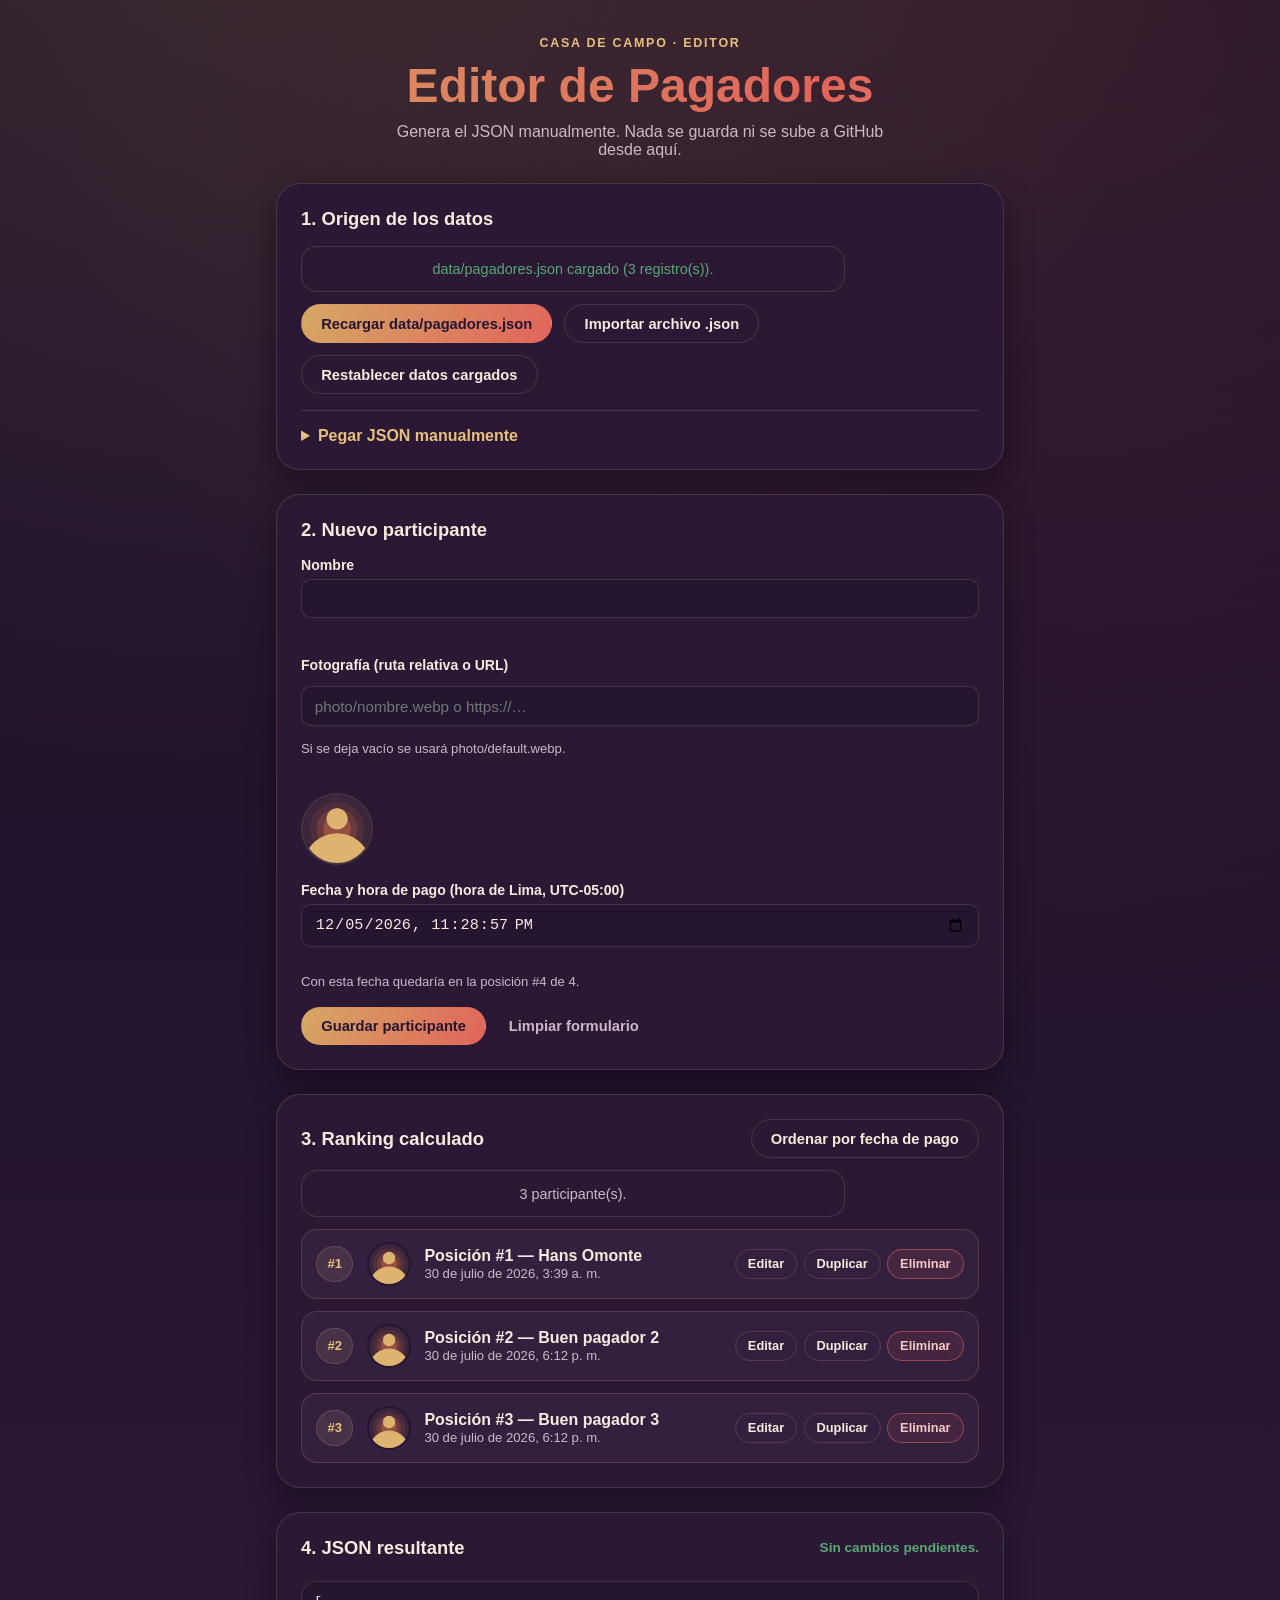
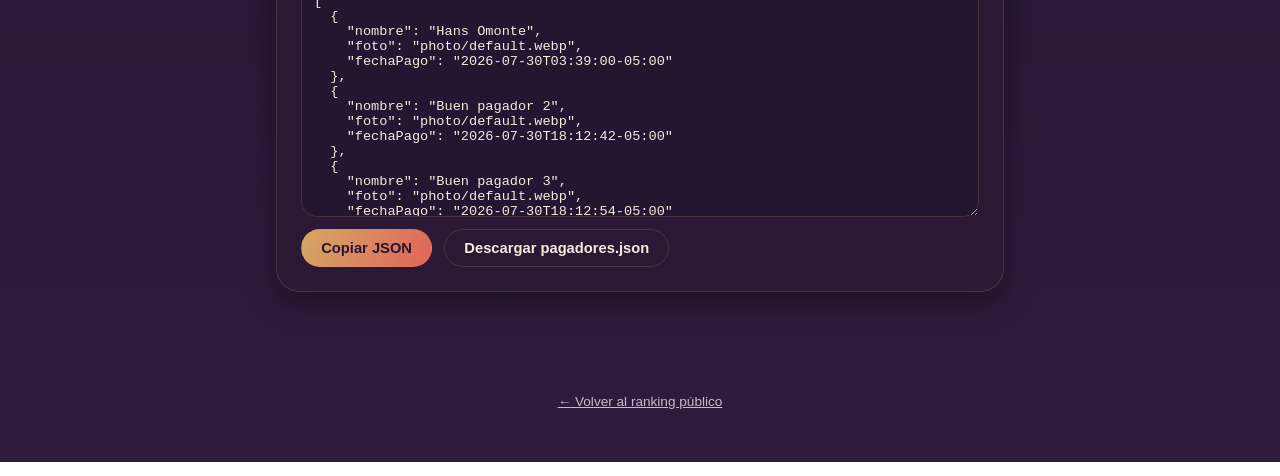
==== editor.html @ 5afed497 "Buen pagador v1" ====
<!doctype html>
<html lang="es">
<head>
  <meta charset="UTF-8" />
  <meta name="viewport" content="width=device-width, initial-scale=1.0" />
  <title>Editor de Pagadores — Casa de Campo Fin de Año</title>
  <meta name="description" content="Editor visual para preparar el JSON de pagadores. No guarda cambios en GitHub." />
  <link rel="icon" href="data:," />
  <link rel="stylesheet" href="./css/styles.css" />
  <link rel="stylesheet" href="./css/editor.css" />
</head>
<body>
  <header class="hero hero--compacto">
    <p class="hero__eyebrow">Casa de Campo · Editor</p>
    <h1 class="hero__title">Editor de Pagadores</h1>
    <p class="hero__subtitle">Genera el JSON manualmente. Nada se guarda ni se sube a GitHub desde aquí.</p>
  </header>

  <p id="anuncios" class="visually-hidden" role="status" aria-live="polite"></p>

  <main class="editor-layout">
    <section class="panel" aria-labelledby="titulo-fuente">
      <h2 id="titulo-fuente">1. Origen de los datos</h2>
      <p id="estado-carga" class="estado" role="status"></p>

      <div class="acciones-fuente">
        <button type="button" id="btn-recargar" class="btn btn--primario">Recargar data/pagadores.json</button>
        <label class="btn btn--secundario" for="input-archivo">Importar archivo .json</label>
        <input type="file" id="input-archivo" accept=".json,application/json" class="visually-hidden" />
        <button type="button" id="btn-restablecer" class="btn btn--secundario">Restablecer datos cargados</button>
      </div>

      <details class="pegado">
        <summary>Pegar JSON manualmente</summary>
        <div class="campo">
          <label for="textarea-pegado">Contenido JSON</label>
          <textarea id="textarea-pegado" rows="6" placeholder="[ &quot;nombre&quot;: &quot;...&quot; ]"></textarea>
        </div>
        <button type="button" id="btn-aplicar-pegado" class="btn btn--secundario">Aplicar JSON pegado</button>
      </details>

      <div id="panel-errores-import" class="panel-errores" hidden>
        <div class="panel-errores__cabecera">
          <h3>Errores de importación</h3>
          <button type="button" id="btn-cerrar-errores" class="btn--texto">Cerrar</button>
        </div>
        <p class="campo__ayuda">Estos registros se cargaron igual para que puedas corregirlos sin perder el resto de los datos.</p>
        <ul id="lista-errores-import"></ul>
      </div>
    </section>

    <section class="panel" aria-labelledby="titulo-form">
      <h2 id="titulo-form"><span id="form-modo">2. Nuevo participante</span></h2>
      <form id="form-participante" novalidate>
        <div class="campo">
          <label for="input-nombre">Nombre</label>
          <input type="text" id="input-nombre" name="nombre" required autocomplete="off" />
          <p class="campo__error" id="error-nombre" aria-live="polite"></p>
        </div>

        <div class="campo campo--foto">
          <label for="input-foto">Fotografía (ruta relativa o URL)</label>
          <input type="text" id="input-foto" name="foto" placeholder="photo/nombre.webp o https://…" autocomplete="off" />
          <p class="campo__ayuda">Si se deja vacío se usará photo/default.webp.</p>
          <p class="campo__error" id="error-foto" aria-live="polite"></p>
          <div class="foto-preview">
            <img id="preview-foto" src="./photo/default.webp" alt="Previsualización de la fotografía del participante" />
          </div>
        </div>

        <div class="campo">
          <label for="input-fecha">Fecha y hora de pago (hora de Lima, UTC-05:00)</label>
          <input type="datetime-local" id="input-fecha" name="fechaPago" step="1" required />
          <p class="campo__error" id="error-fecha" aria-live="polite"></p>
          <p class="campo__ayuda" id="posicion-preview" aria-live="polite"></p>
        </div>

        <div class="acciones-form">
          <button type="submit" id="btn-guardar" class="btn btn--primario">Guardar participante</button>
          <button type="button" id="btn-cancelar-edicion" class="btn btn--secundario" hidden>Cancelar edición</button>
          <button type="button" id="btn-limpiar-form" class="btn--texto">Limpiar formulario</button>
        </div>
      </form>
    </section>

    <section class="panel" aria-labelledby="titulo-ranking">
      <div class="panel__cabecera">
        <h2 id="titulo-ranking">3. Ranking calculado</h2>
        <button type="button" id="btn-ordenar" class="btn btn--secundario">Ordenar por fecha de pago</button>
      </div>
      <p id="estado-lista" class="estado" role="status"></p>
      <ol id="lista-ranking" class="lista-ranking"></ol>
    </section>

    <section class="panel" aria-labelledby="titulo-json">
      <div class="panel__cabecera">
        <h2 id="titulo-json">4. JSON resultante</h2>
        <p id="estado-export" class="estado-export"></p>
      </div>
      <label class="visually-hidden" for="salida-json">JSON resultante, listo para copiar o descargar</label>
      <textarea id="salida-json" class="salida-json" readonly rows="14" spellcheck="false"></textarea>
      <div class="acciones-form">
        <button type="button" id="btn-copiar" class="btn btn--primario">Copiar JSON</button>
        <button type="button" id="btn-descargar" class="btn btn--secundario">Descargar pagadores.json</button>
      </div>
    </section>
  </main>

  <footer class="pie">
    <p><a href="./index.html">← Volver al ranking público</a></p>
  </footer>

  <script src="./js/shared.js"></script>
  <script src="./js/editor.js"></script>
</body>
</html>
---- css/styles.css ----
/* ===========================================================
   Casa de Campo — Fin de Año · Ranking de Pagadores
   Sistema visual: cálido, festivo, elegante. Sin frameworks.
   =========================================================== */

:root {
  --bg-0: #1a1024;
  --bg-1: #241531;
  --bg-2: #2f1c3d;
  --surface: #2a1834;
  --surface-elevada: #33203f;
  --borde: rgba(240, 207, 148, 0.16);

  --texto: #f6ecdd;
  --texto-muted: #cbb9c9;
  --texto-tenue: #a898ac;

  --oro: #e8c07d;
  --oro-fuerte: #d6a864;
  --plata: #cfd6e4;
  --bronce: #cf8f66;

  --acento: #e0645b;
  --acento-verde: #5aa876;

  --radio-sm: 10px;
  --radio-md: 16px;
  --radio-lg: 24px;
  --radio-pill: 999px;

  --sombra-card: 0 12px 30px rgba(10, 4, 16, 0.45);
  --fuente: -apple-system, BlinkMacSystemFont, "Segoe UI", Roboto, "Helvetica Neue", Arial, sans-serif;
}

* {
  box-sizing: border-box;
}

html {
  scroll-behavior: smooth;
}

body {
  margin: 0;
  min-height: 100vh;
  font-family: var(--fuente);
  color: var(--texto);
  background:
    radial-gradient(circle at 15% -10%, rgba(232, 192, 125, 0.16), transparent 40%),
    radial-gradient(circle at 85% 0%, rgba(224, 100, 91, 0.14), transparent 45%),
    linear-gradient(180deg, var(--bg-0) 0%, var(--bg-1) 55%, var(--bg-2) 100%);
  overflow-x: hidden;
}

img {
  max-width: 100%;
  display: block;
}

[hidden] {
  display: none !important;
}

a {
  color: var(--oro);
}

a:focus-visible,
button:focus-visible,
input:focus-visible,
textarea:focus-visible,
select:focus-visible,
[tabindex]:focus-visible {
  outline: 3px solid var(--oro);
  outline-offset: 2px;
  border-radius: var(--radio-sm);
}

/* ---------- Hero ---------- */
.hero {
  text-align: center;
  padding: 3rem 1.25rem 2rem;
}

.hero__eyebrow {
  margin: 0 0 0.5rem;
  letter-spacing: 0.14em;
  text-transform: uppercase;
  font-size: 0.78rem;
  color: var(--oro);
  font-weight: 600;
}

.hero__title {
  margin: 0;
  font-size: clamp(1.9rem, 5vw, 3rem);
  font-weight: 800;
  background: linear-gradient(120deg, var(--oro-fuerte), var(--acento) 65%, var(--oro));
  -webkit-background-clip: text;
  background-clip: text;
  color: transparent;
}

.hero__subtitle {
  margin: 0.6rem auto 0;
  max-width: 32rem;
  color: var(--texto-muted);
  font-size: 1rem;
}

/* ---------- Estado (carga / error / vacío) ---------- */
.contenido {
  max-width: 72rem;
  margin: 0 auto;
  padding: 0 1.25rem 3rem;
}

.estado {
  max-width: 34rem;
  margin: 0 auto 2rem;
  padding: 0.9rem 1.2rem;
  border-radius: var(--radio-md);
  text-align: center;
  font-size: 0.95rem;
  border: 1px solid var(--borde);
  background: var(--surface);
  color: var(--texto-muted);
}

.estado--error {
  border-color: rgba(224, 100, 91, 0.5);
  background: rgba(224, 100, 91, 0.12);
  color: #f5c9c4;
}

.estado--vacio {
  border-color: rgba(232, 192, 125, 0.4);
  background: rgba(232, 192, 125, 0.08);
  color: var(--oro);
}

/* ---------- Podio ---------- */
.podio {
  display: flex;
  flex-wrap: wrap;
  align-items: flex-end;
  justify-content: center;
  gap: 1.25rem;
  padding: 1rem 0 2.5rem;
}

.puesto {
  width: 15.5rem;
  background: linear-gradient(160deg, var(--surface-elevada), var(--surface));
  border: 1px solid var(--borde);
  border-radius: var(--radio-lg);
  padding: 1.5rem 1.25rem 1.75rem;
  text-align: center;
  box-shadow: var(--sombra-card);
  animation: aparecer 0.5s ease both;
  position: relative;
}

.puesto__medalla {
  display: inline-flex;
  align-items: center;
  justify-content: center;
  gap: 0.4rem;
  padding: 0.3rem 0.85rem;
  border-radius: var(--radio-pill);
  font-weight: 700;
  font-size: 0.85rem;
  margin-bottom: 0.9rem;
  letter-spacing: 0.02em;
}

.puesto__foto-wrap {
  width: 6.5rem;
  height: 6.5rem;
  margin: 0 auto 0.9rem;
  border-radius: 50%;
  padding: 4px;
  background: linear-gradient(140deg, var(--oro), var(--acento));
}

.puesto[data-rank="1"] .puesto__foto-wrap {
  width: 8rem;
  height: 8rem;
}

.puesto__foto {
  width: 100%;
  height: 100%;
  border-radius: 50%;
  object-fit: cover;
  border: 3px solid var(--bg-1);
  background: var(--bg-1);
}

.puesto__nombre {
  margin: 0 0 0.35rem;
  font-size: 1.1rem;
  font-weight: 700;
  overflow-wrap: anywhere;
}

.puesto__fecha {
  margin: 0;
  font-size: 0.85rem;
  color: var(--texto-muted);
}

.puesto__fecha--invalida {
  color: #f5c9c4;
  font-weight: 600;
}

/* Jerarquía visual del podio: 1º centro y más alto, 2º izquierda, 3º derecha */
.puesto[data-rank="1"] {
  order: 2;
  transform: translateY(-0.75rem);
  z-index: 2;
  border-color: rgba(232, 192, 125, 0.45);
  box-shadow: 0 18px 40px rgba(232, 192, 125, 0.18), var(--sombra-card);
  animation-delay: 0.05s;
}

.puesto[data-rank="2"] {
  order: 1;
  animation-delay: 0.15s;
}

.puesto[data-rank="3"] {
  order: 3;
  animation-delay: 0.25s;
}

.puesto[data-rank="1"] .puesto__medalla {
  background: rgba(232, 192, 125, 0.18);
  color: var(--oro);
  border: 1px solid rgba(232, 192, 125, 0.5);
}

.puesto[data-rank="2"] .puesto__medalla {
  background: rgba(207, 214, 228, 0.14);
  color: var(--plata);
  border: 1px solid rgba(207, 214, 228, 0.4);
}

.puesto[data-rank="3"] .puesto__medalla {
  background: rgba(207, 143, 102, 0.16);
  color: var(--bronce);
  border: 1px solid rgba(207, 143, 102, 0.45);
}

@keyframes aparecer {
  from { opacity: 0; transform: translateY(10px); }
  to { opacity: 1; transform: translateY(0); }
}

/* ---------- Resto de participantes ---------- */
.seccion-resto__titulo {
  text-align: center;
  font-size: 1.3rem;
  margin: 0 0 1.25rem;
  color: var(--texto);
}

.participantes-grid {
  display: grid;
  grid-template-columns: repeat(auto-fill, minmax(15rem, 1fr));
  gap: 1rem;
}

.tarjeta {
  display: flex;
  align-items: center;
  gap: 0.9rem;
  background: var(--surface);
  border: 1px solid var(--borde);
  border-radius: var(--radio-md);
  padding: 0.85rem 1rem;
  animation: aparecer 0.4s ease both;
}

.tarjeta__rango {
  flex: none;
  width: 2.5rem;
  height: 2.5rem;
  border-radius: 50%;
  display: flex;
  align-items: center;
  justify-content: center;
  font-weight: 700;
  font-size: 0.85rem;
  background: rgba(240, 207, 148, 0.1);
  color: var(--oro);
  border: 1px solid var(--borde);
}

.tarjeta__foto {
  flex: none;
  width: 3.25rem;
  height: 3.25rem;
  border-radius: 50%;
  object-fit: cover;
  border: 2px solid var(--bg-1);
  background: var(--bg-1);
}

.tarjeta__info {
  min-width: 0;
}

.tarjeta__nombre {
  margin: 0;
  font-weight: 600;
  font-size: 0.98rem;
  overflow-wrap: anywhere;
}

.tarjeta__fecha {
  margin: 0.15rem 0 0;
  font-size: 0.82rem;
  color: var(--texto-muted);
}

.tarjeta__fecha--invalida {
  color: #f5c9c4;
  font-weight: 600;
}

/* ---------- Pie ---------- */
.pie {
  text-align: center;
  padding: 1.5rem 1rem 2.5rem;
  color: var(--texto-tenue);
  font-size: 0.85rem;
}

.pie a {
  color: var(--texto-muted);
}

/* ---------- Responsive ---------- */
@media (max-width: 640px) {
  .podio {
    flex-direction: column;
    align-items: center;
  }

  .puesto {
    width: 100%;
    max-width: 22rem;
  }

  .puesto[data-rank="1"] { order: 1; transform: none; }
  .puesto[data-rank="2"] { order: 2; }
  .puesto[data-rank="3"] { order: 3; }
}

@media (prefers-reduced-motion: reduce) {
  * {
    animation-duration: 0.001ms !important;
    animation-iteration-count: 1 !important;
    scroll-behavior: auto !important;
  }
}
---- css/editor.css ----
@import url("./styles.css");

/* ===========================================================
   Editor — mismo sistema visual, orientado a funcionalidad.
   =========================================================== */

.visually-hidden {
  position: absolute !important;
  width: 1px; height: 1px;
  padding: 0; margin: -1px;
  overflow: hidden;
  clip: rect(0, 0, 0, 0);
  white-space: nowrap;
  border: 0;
}

.hero--compacto {
  padding: 2.25rem 1.25rem 1.5rem;
}

.editor-layout {
  max-width: 48rem;
  margin: 0 auto;
  padding: 0 1.25rem 4rem;
  display: grid;
  gap: 1.5rem;
}

.panel {
  background: var(--surface);
  border: 1px solid var(--borde);
  border-radius: var(--radio-lg);
  padding: 1.5rem;
  box-shadow: var(--sombra-card);
}

.panel h2 {
  margin: 0 0 1rem;
  font-size: 1.15rem;
}

.panel__cabecera {
  display: flex;
  align-items: center;
  justify-content: space-between;
  gap: 1rem;
  flex-wrap: wrap;
  margin-bottom: 0.75rem;
}

.panel__cabecera h2 {
  margin: 0;
}

/* ---------- Botones ---------- */
.btn,
button {
  font-family: inherit;
  font-size: 0.92rem;
  font-weight: 600;
  border-radius: var(--radio-pill);
  padding: 0.65rem 1.2rem;
  border: 1px solid var(--borde);
  background: var(--surface-elevada);
  color: var(--texto);
  cursor: pointer;
  transition: transform 0.12s ease, background 0.12s ease, border-color 0.12s ease;
  display: inline-flex;
  align-items: center;
  gap: 0.4rem;
}

.btn:hover,
button:hover {
  transform: translateY(-1px);
  border-color: var(--oro-fuerte);
}

.btn--primario,
button[type="submit"] {
  background: linear-gradient(120deg, var(--oro-fuerte), var(--acento));
  color: #241531;
  border-color: transparent;
}

.btn--secundario {
  background: transparent;
}

.btn--texto {
  background: none;
  border-color: transparent;
  color: var(--texto-muted);
  padding: 0.5rem 0.6rem;
}

.btn--peligro {
  border-color: rgba(224, 100, 91, 0.55);
  color: #f5c9c4;
  background: rgba(224, 100, 91, 0.1);
}

button:disabled {
  opacity: 0.5;
  cursor: not-allowed;
  transform: none;
}

.acciones-fuente,
.acciones-form {
  display: flex;
  flex-wrap: wrap;
  gap: 0.75rem;
  margin-top: 0.5rem;
}

/* ---------- Estado ---------- */
.estado {
  margin: 0 0 0.75rem;
  font-size: 0.9rem;
  color: var(--texto-muted);
}

.estado--error {
  color: #f5c9c4;
}

.estado--exito {
  color: var(--acento-verde);
}

.estado-export {
  margin: 0;
  font-size: 0.85rem;
  color: var(--texto-muted);
}

.estado-export--pendiente {
  color: var(--oro);
  font-weight: 600;
}

.estado-export--ok {
  color: var(--acento-verde);
  font-weight: 600;
}

/* ---------- Pegado JSON ---------- */
.pegado {
  margin-top: 1rem;
  border-top: 1px solid var(--borde);
  padding-top: 1rem;
}

.pegado summary {
  cursor: pointer;
  font-weight: 600;
  color: var(--oro);
}

.pegado textarea,
.salida-json {
  width: 100%;
  margin-top: 0.6rem;
  background: var(--bg-1);
  color: var(--texto);
  border: 1px solid var(--borde);
  border-radius: var(--radio-md);
  padding: 0.75rem;
  font-family: ui-monospace, SFMono-Regular, Menlo, Consolas, monospace;
  font-size: 0.85rem;
  resize: vertical;
}

/* ---------- Panel de errores de importación ---------- */
.panel-errores {
  margin-top: 1rem;
  border: 1px solid rgba(224, 100, 91, 0.4);
  background: rgba(224, 100, 91, 0.08);
  border-radius: var(--radio-md);
  padding: 1rem;
}

.panel-errores__cabecera {
  display: flex;
  align-items: center;
  justify-content: space-between;
  gap: 0.5rem;
}

.panel-errores h3 {
  margin: 0;
  font-size: 1rem;
  color: #f5c9c4;
}

.panel-errores ul {
  margin: 0.5rem 0 0;
  padding-left: 1.1rem;
  font-size: 0.87rem;
  color: var(--texto-muted);
}

.panel-errores li {
  margin-bottom: 0.35rem;
}

/* ---------- Formulario ---------- */
.campo {
  margin-bottom: 1.1rem;
}

.campo label {
  display: block;
  font-weight: 600;
  font-size: 0.88rem;
  margin-bottom: 0.35rem;
  color: var(--texto);
}

.campo input[type="text"],
.campo input[type="datetime-local"] {
  width: 100%;
  padding: 0.65rem 0.8rem;
  border-radius: var(--radio-sm);
  border: 1px solid var(--borde);
  background: var(--bg-1);
  color: var(--texto);
  font-size: 0.95rem;
}

.campo input:invalid {
  box-shadow: none;
}

.campo__error {
  margin: 0.4rem 0 0;
  min-height: 1.1em;
  font-size: 0.83rem;
  color: #f5c9c4;
  font-weight: 600;
}

.campo__ayuda {
  margin: 0.4rem 0 0;
  font-size: 0.82rem;
  color: var(--texto-muted);
}

.campo--foto {
  display: grid;
  gap: 0.5rem;
}

.foto-preview {
  width: 4.5rem;
  height: 4.5rem;
  border-radius: 50%;
  overflow: hidden;
  border: 2px solid var(--borde);
  background: var(--bg-1);
}

.foto-preview img {
  width: 100%;
  height: 100%;
  object-fit: cover;
}

/* ---------- Lista de ranking editable ---------- */
.lista-ranking {
  list-style: none;
  margin: 0;
  padding: 0;
  display: grid;
  gap: 0.75rem;
}

.ranking-item {
  display: flex;
  align-items: center;
  gap: 0.85rem;
  background: var(--surface-elevada);
  border: 1px solid var(--borde);
  border-radius: var(--radio-md);
  padding: 0.75rem 0.9rem;
  flex-wrap: wrap;
}

.ranking-item__rango {
  flex: none;
  width: 2.3rem;
  height: 2.3rem;
  border-radius: 50%;
  display: flex;
  align-items: center;
  justify-content: center;
  font-weight: 700;
  font-size: 0.82rem;
  background: rgba(240, 207, 148, 0.1);
  color: var(--oro);
  border: 1px solid var(--borde);
}

.ranking-item__foto {
  flex: none;
  width: 2.75rem;
  height: 2.75rem;
  border-radius: 50%;
  object-fit: cover;
  border: 2px solid var(--bg-1);
  background: var(--bg-1);
}

.ranking-item__info {
  flex: 1 1 10rem;
  min-width: 0;
}

.ranking-item__nombre {
  margin: 0;
  font-weight: 600;
  overflow-wrap: anywhere;
}

.ranking-item__fecha {
  margin: 0.1rem 0 0;
  font-size: 0.82rem;
  color: var(--texto-muted);
}

.ranking-item__badge {
  display: inline-block;
  margin-top: 0.3rem;
  padding: 0.12rem 0.6rem;
  border-radius: var(--radio-pill);
  font-size: 0.72rem;
  font-weight: 700;
  color: #f5c9c4;
  background: rgba(224, 100, 91, 0.15);
  border: 1px solid rgba(224, 100, 91, 0.4);
}

.ranking-item__acciones {
  display: flex;
  gap: 0.4rem;
  flex-wrap: wrap;
}

.ranking-item__acciones button {
  padding: 0.4rem 0.75rem;
  font-size: 0.8rem;
}

.lista-vacia {
  color: var(--texto-muted);
  font-size: 0.92rem;
}

@media (max-width: 480px) {
  .ranking-item {
    flex-direction: column;
    align-items: flex-start;
  }

  .ranking-item__acciones {
    width: 100%;
  }

  .ranking-item__acciones button {
    flex: 1 1 auto;
  }
}
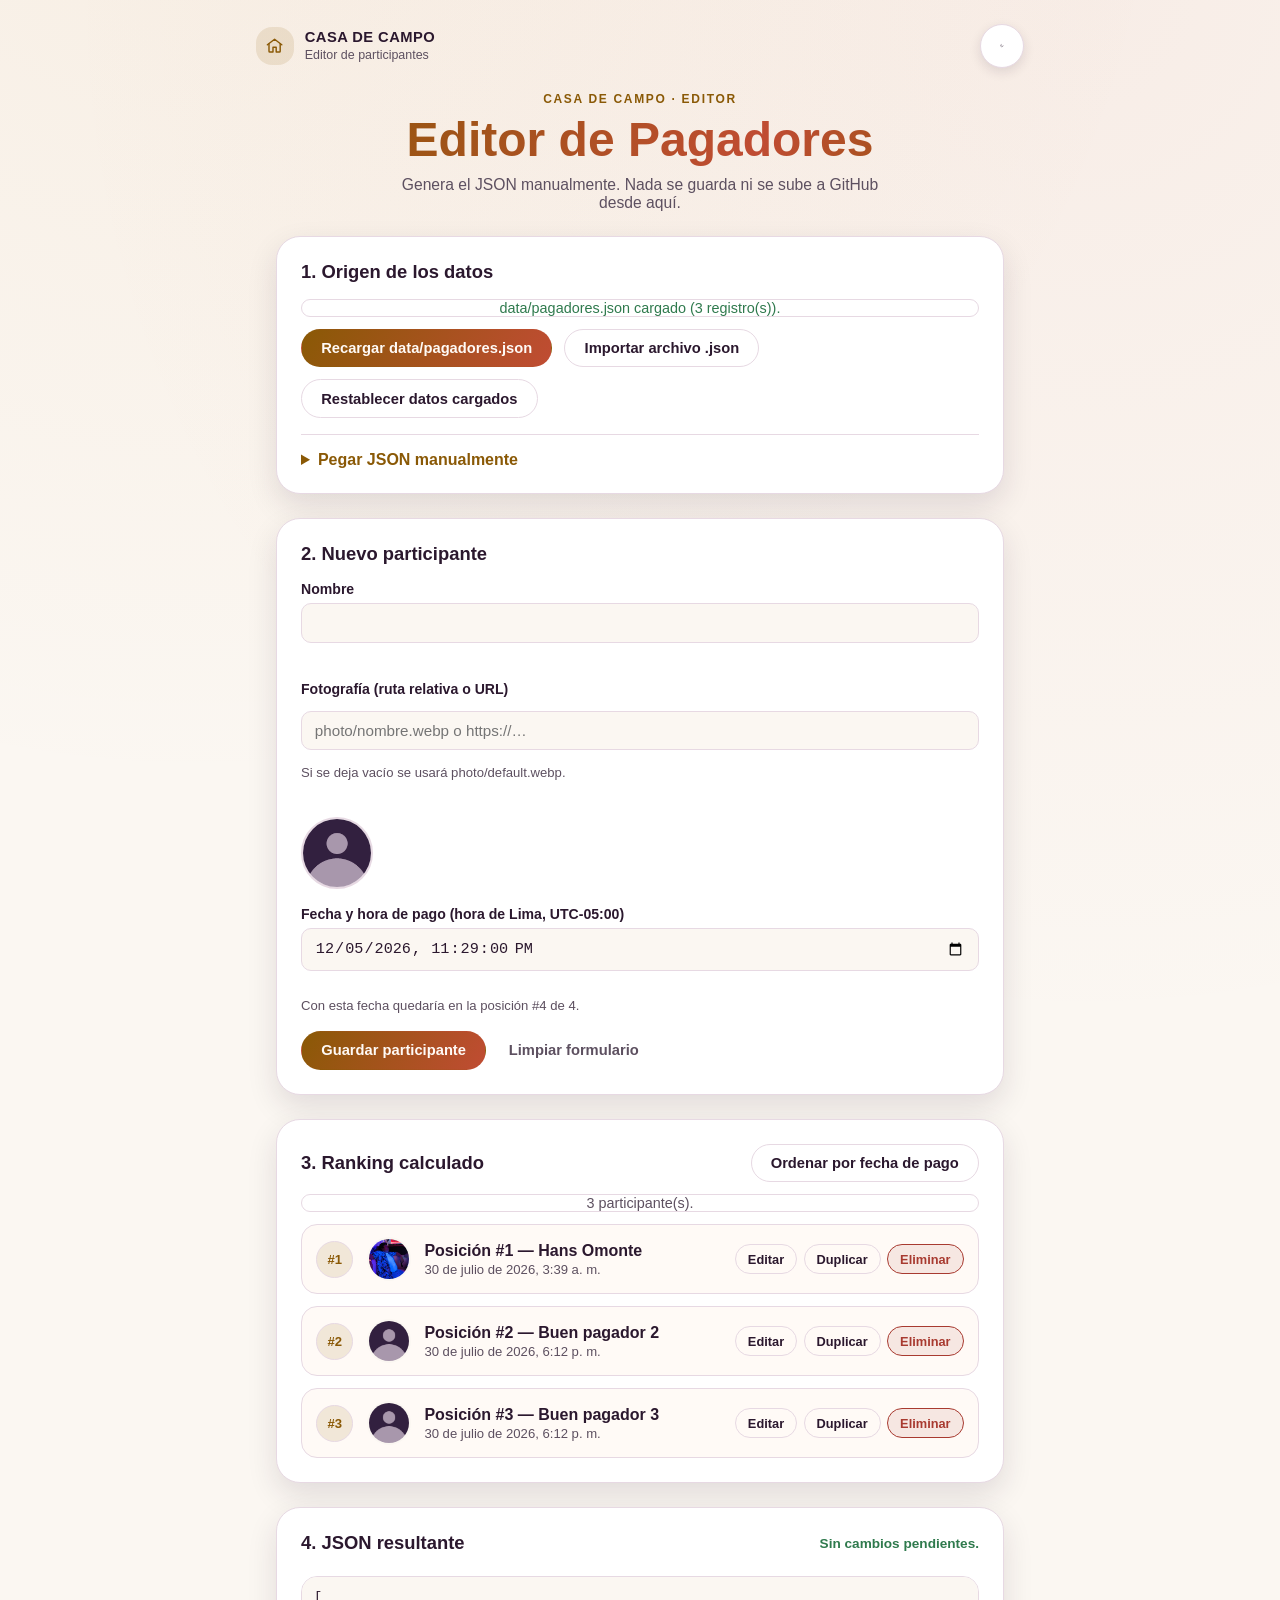
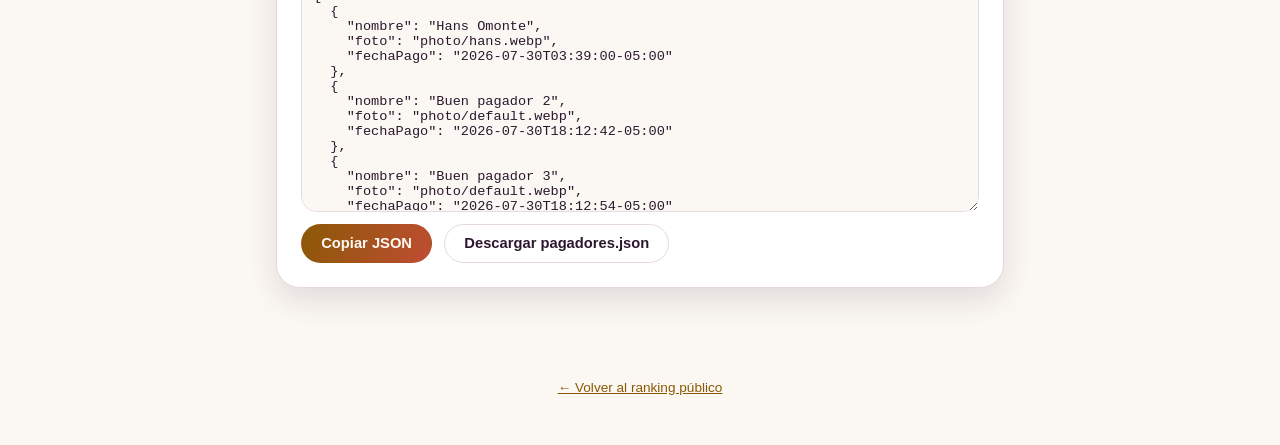
==== commit 3890090f: "v2" ====
--- a/editor.html
+++ b/editor.html
@@ -6,10 +6,50 @@
   <title>Editor de Pagadores — Casa de Campo Fin de Año</title>
   <meta name="description" content="Editor visual para preparar el JSON de pagadores. No guarda cambios en GitHub." />
   <link rel="icon" href="data:," />
+  <script>
+    (function () {
+      var tema = 'light';
+      try {
+        var guardado = localStorage.getItem('theme');
+        if (guardado === 'light' || guardado === 'dark') {
+          tema = guardado;
+        } else if (window.matchMedia && window.matchMedia('(prefers-color-scheme: dark)').matches) {
+          tema = 'dark';
+        }
+      } catch (err) {
+        /* localStorage no disponible: se usa el valor por defecto 'light'. */
+      }
+      document.documentElement.dataset.theme = tema;
+    })();
+  </script>
+  <link rel="stylesheet" href="./css/theme.css" />
   <link rel="stylesheet" href="./css/styles.css" />
   <link rel="stylesheet" href="./css/editor.css" />
 </head>
 <body>
+  <header class="site-header">
+    <div class="site-header__inner">
+      <div class="site-header__brand">
+        <span class="site-header__icon" aria-hidden="true">
+          <svg viewBox="0 0 24 24" focusable="false"><path d="M3 11l9-7 9 7" /><path d="M5 10v9a1 1 0 0 0 1 1h4v-6h4v6h4a1 1 0 0 0 1-1v-9" /></svg>
+        </span>
+        <span class="site-header__text">
+          <span class="site-header__title">Casa de Campo</span>
+          <span class="site-header__subtitle">Editor de participantes</span>
+        </span>
+      </div>
+      <button id="theme-toggle" type="button" class="theme-toggle">
+        <svg class="icono-sol" viewBox="0 0 24 24" aria-hidden="true" focusable="false" hidden>
+          <circle cx="12" cy="12" r="4.2" />
+          <path d="M12 2.5v2.5M12 19v2.5M4.6 4.6l1.8 1.8M17.6 17.6l1.8 1.8M2.5 12h2.5M19 12h2.5M4.6 19.4l1.8-1.8M17.6 6.4l1.8-1.8" />
+        </svg>
+        <svg class="icono-luna" viewBox="0 0 24 24" aria-hidden="true" focusable="false" hidden>
+          <path d="M20 14.5A8.5 8.5 0 1 1 9.5 4a6.8 6.8 0 0 0 10.5 10.5z" />
+        </svg>
+      </button>
+    </div>
+  </header>
+
   <header class="hero hero--compacto">
     <p class="hero__eyebrow">Casa de Campo · Editor</p>
     <h1 class="hero__title">Editor de Pagadores</h1>
@@ -110,6 +150,7 @@
     <p><a href="./index.html">← Volver al ranking público</a></p>
   </footer>
 
+  <script src="./js/theme.js"></script>
   <script src="./js/shared.js"></script>
   <script src="./js/editor.js"></script>
 </body>
--- a/css/theme.css
+++ b/css/theme.css
@@ -0,0 +1,91 @@
+/* ===========================================================
+   Casa de Campo — Fin de Año · Tokens de tema (claro / oscuro)
+   Fuente única de verdad para los colores. Consumido por
+   css/styles.css y css/editor.css a través de variables
+   semánticas; cambiar [data-theme] recolorea todo el sitio.
+   =========================================================== */
+
+:root,
+[data-theme="light"] {
+  --background: #fbf7f2;
+  --surface: #ffffff;
+  --surface-elevated: #fffaf6;
+  --text-primary: #2b182e;
+  --text-secondary: #5d5060;
+  --text-tertiary: #786a7c;
+  --primary: #c04c33;
+  --gold: #8a5906;
+  --gold-soft: rgba(138, 89, 6, 0.12);
+  --silver: #4f4a63;
+  --silver-soft: rgba(79, 74, 99, 0.1);
+  --bronze: #93532f;
+  --bronze-soft: rgba(147, 83, 47, 0.12);
+  --border: #e7d9e3;
+  --shadow: rgba(43, 24, 46, 0.12);
+  --danger: #a83a30;
+  --danger-soft: rgba(168, 58, 48, 0.1);
+  --success: #2f7a4d;
+  --avatar-bg: #ece3ea;
+  --avatar-fg: #7d6f82;
+  --bg-glow-1: rgba(196, 118, 30, 0.07);
+  --bg-glow-2: rgba(192, 76, 51, 0.06);
+  /* Texto sobre superficies con degradado oro/acento (p. ej. botón primario):
+     en claro ese degradado es oscuro -> texto claro; en oscuro es claro -> texto oscuro. */
+  --on-accent: #fffaf6;
+}
+
+[data-theme="dark"] {
+  --background: #1b1021;
+  --surface: #29172f;
+  --surface-elevated: #321c39;
+  --text-primary: #f8edf3;
+  --text-secondary: #cdbac7;
+  --text-tertiary: #a898ac;
+  --primary: #f08867;
+  --gold: #f2c36b;
+  --gold-soft: rgba(242, 195, 107, 0.14);
+  --silver: #c7c1d4;
+  --silver-soft: rgba(199, 193, 212, 0.12);
+  --bronze: #dc9165;
+  --bronze-soft: rgba(220, 145, 101, 0.13);
+  --border: #4a2f52;
+  --shadow: rgba(0, 0, 0, 0.32);
+  --danger: #f5a49c;
+  --danger-soft: rgba(224, 100, 91, 0.12);
+  --success: #7bd19c;
+  --avatar-bg: #3a2542;
+  --avatar-fg: #b6a6bb;
+  --bg-glow-1: rgba(232, 192, 125, 0.16);
+  --bg-glow-2: rgba(224, 100, 91, 0.14);
+  --on-accent: #241531;
+}
+
+body,
+.card,
+.puesto,
+.tarjeta,
+.tarjeta-principal,
+.tarjeta-secundaria,
+.site-header,
+.theme-toggle,
+.panel,
+.btn,
+button,
+input,
+textarea {
+  transition:
+    background-color 180ms ease,
+    color 180ms ease,
+    border-color 180ms ease,
+    box-shadow 180ms ease;
+}
+
+@media (prefers-reduced-motion: reduce) {
+  *,
+  *::before,
+  *::after {
+    transition-duration: 0.01ms !important;
+    animation-duration: 0.01ms !important;
+    animation-iteration-count: 1 !important;
+  }
+}
--- a/css/styles.css
+++ b/css/styles.css
@@ -1,39 +1,50 @@
 /* ===========================================================
    Casa de Campo — Fin de Año · Ranking de Pagadores
-   Sistema visual: cálido, festivo, elegante. Sin frameworks.
+   Sistema visual: editorial, cálido, festivo. Sin frameworks.
+   Los colores viven en css/theme.css como variables semánticas;
+   aquí solo se consumen (var(--texto), var(--oro), etc.) para
+   que el cambio de tema recolorée todo sin duplicar reglas.
    =========================================================== */
 
 :root {
-  --bg-0: #1a1024;
-  --bg-1: #241531;
-  --bg-2: #2f1c3d;
-  --surface: #2a1834;
-  --surface-elevada: #33203f;
-  --borde: rgba(240, 207, 148, 0.16);
-
-  --texto: #f6ecdd;
-  --texto-muted: #cbb9c9;
-  --texto-tenue: #a898ac;
-
-  --oro: #e8c07d;
-  --oro-fuerte: #d6a864;
-  --plata: #cfd6e4;
-  --bronce: #cf8f66;
-
-  --acento: #e0645b;
-  --acento-verde: #5aa876;
+  /* Alias internos -> tokens semánticos de css/theme.css
+     (--surface y --surface-elevated ya existen con ese nombre
+     en theme.css y se usan directamente, sin alias, para no
+     crear una referencia circular). */
+  --bg: var(--background);
+  --surface-elevada: var(--surface-elevated);
+  --borde: var(--border);
+
+  --texto: var(--text-primary);
+  --texto-muted: var(--text-secondary);
+  --texto-tenue: var(--text-tertiary);
+
+  --oro: var(--gold);
+  --oro-suave: var(--gold-soft);
+  --plata: var(--silver);
+  --plata-suave: var(--silver-soft);
+  --bronce: var(--bronze);
+  --bronce-suave: var(--bronze-soft);
+
+  --acento: var(--primary);
+  --acento-verde: var(--success);
 
   --radio-sm: 10px;
   --radio-md: 16px;
   --radio-lg: 24px;
   --radio-pill: 999px;
 
-  --sombra-card: 0 12px 30px rgba(10, 4, 16, 0.45);
+  --sombra-card: 0 12px 30px var(--shadow);
   --fuente: -apple-system, BlinkMacSystemFont, "Segoe UI", Roboto, "Helvetica Neue", Arial, sans-serif;
 }
 
 * {
   box-sizing: border-box;
+}
+
+html,
+body {
+  min-height: 100%;
 }
 
 html {
@@ -43,13 +54,21 @@
 body {
   margin: 0;
   min-height: 100vh;
+  display: flex;
+  flex-direction: column;
   font-family: var(--fuente);
   color: var(--texto);
   background:
-    radial-gradient(circle at 15% -10%, rgba(232, 192, 125, 0.16), transparent 40%),
-    radial-gradient(circle at 85% 0%, rgba(224, 100, 91, 0.14), transparent 45%),
-    linear-gradient(180deg, var(--bg-0) 0%, var(--bg-1) 55%, var(--bg-2) 100%);
+    radial-gradient(circle at 15% -10%, var(--bg-glow-1), transparent 40%),
+    radial-gradient(circle at 85% 0%, var(--bg-glow-2), transparent 45%),
+    var(--bg);
   overflow-x: hidden;
+}
+
+main {
+  width: 100%;
+  min-width: 0;
+  flex: 1;
 }
 
 img {
@@ -76,49 +95,160 @@
   border-radius: var(--radio-sm);
 }
 
+/* ---------- Encabezado ---------- */
+.site-header {
+  padding: 1.5rem 1.25rem 0;
+}
+
+.site-header__inner {
+  max-width: 1100px;
+  margin-inline: auto;
+  display: flex;
+  align-items: center;
+  justify-content: space-between;
+  gap: 1rem;
+}
+
+.site-header__brand {
+  display: flex;
+  align-items: center;
+  gap: 0.7rem;
+  min-width: 0;
+}
+
+.site-header__icon {
+  flex: none;
+  display: inline-flex;
+  align-items: center;
+  justify-content: center;
+  width: 2.35rem;
+  height: 2.35rem;
+  border-radius: var(--radio-md);
+  background: var(--oro-suave);
+  color: var(--oro);
+}
+
+.site-header__icon svg {
+  width: 1.2rem;
+  height: 1.2rem;
+  fill: none;
+  stroke: currentColor;
+  stroke-width: 1.8;
+  stroke-linecap: round;
+  stroke-linejoin: round;
+}
+
+.site-header__text {
+  display: flex;
+  flex-direction: column;
+  line-height: 1.3;
+  min-width: 0;
+}
+
+.site-header__title {
+  font-weight: 700;
+  font-size: 0.92rem;
+  letter-spacing: 0.03em;
+  text-transform: uppercase;
+  color: var(--texto);
+}
+
+.site-header__subtitle {
+  font-size: 0.78rem;
+  color: var(--texto-muted);
+}
+
+/* ---------- Botón de tema ---------- */
+.theme-toggle {
+  flex: none;
+  width: 2.75rem;
+  height: 2.75rem;
+  display: inline-flex;
+  align-items: center;
+  justify-content: center;
+  border-radius: 50%;
+  border: 1px solid var(--borde);
+  background: var(--surface);
+  color: var(--texto);
+  cursor: pointer;
+  box-shadow: 0 4px 12px var(--shadow);
+}
+
+.theme-toggle:hover {
+  border-color: var(--oro);
+  color: var(--oro);
+}
+
+.theme-toggle svg {
+  width: 1.2rem;
+  height: 1.2rem;
+  fill: none;
+  stroke: currentColor;
+  stroke-width: 1.8;
+  stroke-linecap: round;
+  stroke-linejoin: round;
+}
+
 /* ---------- Hero ---------- */
 .hero {
   text-align: center;
-  padding: 3rem 1.25rem 2rem;
+  padding: 1.75rem 1.25rem 0.5rem;
 }
 
 .hero__eyebrow {
-  margin: 0 0 0.5rem;
+  margin: 0 0 0.4rem;
   letter-spacing: 0.14em;
   text-transform: uppercase;
-  font-size: 0.78rem;
+  font-size: 0.75rem;
   color: var(--oro);
   font-weight: 600;
 }
 
 .hero__title {
-  margin: 0;
-  font-size: clamp(1.9rem, 5vw, 3rem);
+  margin: 0 auto;
+  max-width: 30ch;
+  font-size: clamp(1.9rem, 4.5vw, 3rem);
+  line-height: 1.15;
   font-weight: 800;
-  background: linear-gradient(120deg, var(--oro-fuerte), var(--acento) 65%, var(--oro));
+  background: linear-gradient(120deg, var(--oro), var(--acento) 65%, var(--oro));
   -webkit-background-clip: text;
   background-clip: text;
   color: transparent;
 }
 
 .hero__subtitle {
-  margin: 0.6rem auto 0;
-  max-width: 32rem;
-  color: var(--texto-muted);
-  font-size: 1rem;
-}
-
-/* ---------- Estado (carga / error / vacío) ---------- */
-.contenido {
-  max-width: 72rem;
-  margin: 0 auto;
-  padding: 0 1.25rem 3rem;
+  margin: 0.5rem auto 0;
+  max-width: 30rem;
+  color: var(--texto-muted);
+  font-size: 0.98rem;
+}
+
+/* ---------- Resumen ---------- */
+.ranking-summary {
+  text-align: center;
+  max-width: 1100px;
+  margin: 0.9rem auto 0;
+  padding: 0 1.25rem;
+  color: var(--texto-muted);
+  font-size: 0.9rem;
+}
+
+.ranking-summary strong {
+  color: var(--texto);
+  font-weight: 700;
+}
+
+/* ---------- Contenido / estados ---------- */
+main > .estado,
+main > .estado-vacio {
+  max-width: 34rem;
+  margin: 2rem auto;
+  margin-inline: auto;
+  padding: 0.9rem 1.2rem;
 }
 
 .estado {
-  max-width: 34rem;
-  margin: 0 auto 2rem;
-  padding: 0.9rem 1.2rem;
+  display: block;
   border-radius: var(--radio-md);
   text-align: center;
   font-size: 0.95rem;
@@ -128,148 +258,299 @@
 }
 
 .estado--error {
-  border-color: rgba(224, 100, 91, 0.5);
-  background: rgba(224, 100, 91, 0.12);
-  color: #f5c9c4;
-}
-
-.estado--vacio {
-  border-color: rgba(232, 192, 125, 0.4);
-  background: rgba(232, 192, 125, 0.08);
-  color: var(--oro);
-}
-
-/* ---------- Podio ---------- */
-.podio {
-  display: flex;
-  flex-wrap: wrap;
-  align-items: flex-end;
+  border-color: var(--danger-soft);
+  background: var(--danger-soft);
+  color: var(--danger);
+}
+
+.estado-vacio {
+  padding: 2.25rem 1.5rem;
+  border-radius: var(--radio-lg);
+  border: 1px dashed var(--borde);
+  background: var(--surface);
+  text-align: center;
+}
+
+.estado-vacio__titulo {
+  margin: 0 0 0.5rem;
+  font-size: 1.2rem;
+  font-weight: 700;
+  color: var(--oro);
+}
+
+.estado-vacio__texto {
+  margin: 0;
+  color: var(--texto-muted);
+  font-size: 0.92rem;
+}
+
+/* ---------- Podio editorial: ganador grande + segundo/tercero apilados ---------- */
+.top-ranking {
+  display: grid;
+  gap: 1.25rem;
+  max-width: 1100px;
+  margin: 1.75rem auto;
+  padding: 0 1.25rem;
+  align-items: stretch;
+}
+
+.top-ranking--1 {
+  grid-template-columns: minmax(0, 1fr);
+  grid-template-areas: "first";
+  max-width: 680px;
+}
+
+.top-ranking--2 {
+  grid-template-columns: minmax(0, 1.4fr) minmax(280px, 0.8fr);
+  grid-template-areas: "first second";
+}
+
+.top-ranking--3 {
+  grid-template-columns: minmax(0, 1.4fr) minmax(300px, 0.8fr);
+  grid-template-rows: 1fr 1fr;
+  grid-template-areas:
+    "first second"
+    "first third";
+}
+
+/* Entrada escalonada: primero el ganador, luego 2º y por último 3º.
+   (animation-delay, no el shorthand, para no pisar animation-duration/name
+   definidos en .tarjeta-principal / .tarjeta-secundaria). */
+.first-place { grid-area: first; animation-delay: 0.25s; }
+.second-place { grid-area: second; animation-delay: 0.5s; }
+.third-place { grid-area: third; animation-delay: 0.75s; }
+
+.top-ranking--2 .second-place {
+  align-self: center;
+}
+
+@keyframes aparecer {
+  from { opacity: 0; transform: translateY(10px); }
+  to { opacity: 1; transform: translateY(0); }
+}
+
+/* ---------- Tarjeta del ganador ---------- */
+.tarjeta-principal {
+  position: relative;
+  display: flex;
+  flex-direction: column;
+  background: linear-gradient(165deg, var(--surface-elevada), var(--surface));
+  border: 1px solid var(--borde);
+  border-top: 3px solid var(--oro);
+  border-radius: var(--radio-lg);
+  padding: 1.85rem 1.75rem;
+  box-shadow: var(--sombra-card);
+  overflow: hidden;
+  animation-name: aparecer;
+  animation-duration: 0.5s;
+  animation-timing-function: ease;
+  animation-fill-mode: both;
+}
+
+.tarjeta-principal::before {
+  content: "";
+  position: absolute;
+  inset: 0;
+  background: radial-gradient(ellipse at 50% -10%, var(--oro-suave), transparent 55%);
+  pointer-events: none;
+}
+
+.tarjeta-principal__encabezado {
+  position: relative;
+  display: flex;
+  align-items: center;
+  justify-content: space-between;
+  margin-bottom: 1.5rem;
+}
+
+.tarjeta-principal__medalla {
+  margin: 0;
+  display: inline-flex;
+  align-items: center;
+  padding: 0.32rem 0.9rem;
+  border-radius: var(--radio-pill);
+  background: var(--oro-suave);
+  color: var(--oro);
+  font-weight: 700;
+  font-size: 0.85rem;
+}
+
+.tarjeta-principal__numero {
+  font-size: 1.85rem;
+  font-weight: 800;
+  color: var(--oro);
+  opacity: 0.32;
+  line-height: 1;
+}
+
+.tarjeta-principal__cuerpo {
+  position: relative;
+  flex: 1;
+  display: flex;
+  flex-direction: column;
+  align-items: center;
   justify-content: center;
-  gap: 1.25rem;
-  padding: 1rem 0 2.5rem;
-}
-
-.puesto {
-  width: 15.5rem;
-  background: linear-gradient(160deg, var(--surface-elevada), var(--surface));
-  border: 1px solid var(--borde);
-  border-radius: var(--radio-lg);
-  padding: 1.5rem 1.25rem 1.75rem;
   text-align: center;
-  box-shadow: var(--sombra-card);
-  animation: aparecer 0.5s ease both;
-  position: relative;
-}
-
-.puesto__medalla {
-  display: inline-flex;
-  align-items: center;
-  justify-content: center;
-  gap: 0.4rem;
-  padding: 0.3rem 0.85rem;
-  border-radius: var(--radio-pill);
-  font-weight: 700;
-  font-size: 0.85rem;
-  margin-bottom: 0.9rem;
-  letter-spacing: 0.02em;
-}
-
-.puesto__foto-wrap {
-  width: 6.5rem;
-  height: 6.5rem;
-  margin: 0 auto 0.9rem;
+  gap: 1rem;
+}
+
+.tarjeta-principal__foto-wrap {
+  width: 9.5rem;
+  height: 9.5rem;
   border-radius: 50%;
   padding: 4px;
   background: linear-gradient(140deg, var(--oro), var(--acento));
 }
 
-.puesto[data-rank="1"] .puesto__foto-wrap {
-  width: 8rem;
-  height: 8rem;
-}
-
-.puesto__foto {
+.tarjeta-principal__foto,
+.tarjeta-principal__foto-wrap .avatar-placeholder {
   width: 100%;
   height: 100%;
+  aspect-ratio: 1 / 1;
   border-radius: 50%;
   object-fit: cover;
-  border: 3px solid var(--bg-1);
-  background: var(--bg-1);
-}
-
-.puesto__nombre {
-  margin: 0 0 0.35rem;
-  font-size: 1.1rem;
-  font-weight: 700;
+  object-position: center;
+  border: 3px solid var(--surface);
+}
+
+.tarjeta-principal__nombre {
+  margin: 0;
+  font-size: 1.4rem;
+  font-weight: 800;
+  color: var(--texto);
   overflow-wrap: anywhere;
 }
 
-.puesto__fecha {
+.tarjeta-principal__estado {
+  margin: 0.2rem 0 0;
+  font-size: 0.88rem;
+  color: var(--texto-muted);
+}
+
+.tarjeta-principal__pie {
+  display: flex;
+  align-items: center;
+  justify-content: center;
+  gap: 0.55rem;
+  margin-top: 0.3rem;
+}
+
+.tarjeta-principal__fecha {
+  font-size: 0.92rem;
+  color: var(--texto-muted);
+}
+
+.tarjeta-principal__check {
+  display: inline-flex;
+  flex: none;
+  width: 1.35rem;
+  height: 1.35rem;
+  align-items: center;
+  justify-content: center;
+  border-radius: 50%;
+  background: var(--acento-verde);
+  color: var(--surface);
+  font-size: 0.75rem;
+  font-weight: 700;
+}
+
+/* ---------- Tarjetas secundarias (2º y 3º) ---------- */
+.tarjeta-secundaria {
+  display: flex;
+  align-items: center;
+  gap: 1rem;
+  background: var(--surface);
+  border: 1px solid var(--borde);
+  border-radius: var(--radio-lg);
+  padding: 1.1rem 1.3rem;
+  box-shadow: 0 8px 20px var(--shadow);
+  animation-name: aparecer;
+  animation-duration: 0.5s;
+  animation-timing-function: ease;
+  animation-fill-mode: both;
+}
+
+.tarjeta-secundaria--plata { border-left: 3px solid var(--plata); }
+.tarjeta-secundaria--bronce { border-left: 3px solid var(--bronce); }
+
+.tarjeta-secundaria__foto,
+.tarjeta-secundaria__foto.avatar-placeholder {
+  flex: none;
+  width: 5rem;
+  height: 5rem;
+  aspect-ratio: 1 / 1;
+  border-radius: 50%;
+  object-fit: cover;
+  object-position: center;
+  border: 2px solid var(--surface-elevada);
+}
+
+.tarjeta-secundaria__info {
+  min-width: 0;
+}
+
+.tarjeta-secundaria__medalla {
+  margin: 0 0 0.25rem;
+  font-size: 0.78rem;
+  font-weight: 700;
+  letter-spacing: 0.01em;
+}
+
+.tarjeta-secundaria--plata .tarjeta-secundaria__medalla { color: var(--plata); }
+.tarjeta-secundaria--bronce .tarjeta-secundaria__medalla { color: var(--bronce); }
+
+.tarjeta-secundaria__nombre {
   margin: 0;
+  font-weight: 700;
+  font-size: 1rem;
+  color: var(--texto);
+  overflow-wrap: anywhere;
+}
+
+.tarjeta-secundaria__fecha {
+  display: block;
+  margin: 0.15rem 0 0;
   font-size: 0.85rem;
   color: var(--texto-muted);
 }
 
-.puesto__fecha--invalida {
-  color: #f5c9c4;
-  font-weight: 600;
-}
-
-/* Jerarquía visual del podio: 1º centro y más alto, 2º izquierda, 3º derecha */
-.puesto[data-rank="1"] {
-  order: 2;
-  transform: translateY(-0.75rem);
-  z-index: 2;
-  border-color: rgba(232, 192, 125, 0.45);
-  box-shadow: 0 18px 40px rgba(232, 192, 125, 0.18), var(--sombra-card);
-  animation-delay: 0.05s;
-}
-
-.puesto[data-rank="2"] {
-  order: 1;
-  animation-delay: 0.15s;
-}
-
-.puesto[data-rank="3"] {
-  order: 3;
-  animation-delay: 0.25s;
-}
-
-.puesto[data-rank="1"] .puesto__medalla {
-  background: rgba(232, 192, 125, 0.18);
-  color: var(--oro);
-  border: 1px solid rgba(232, 192, 125, 0.5);
-}
-
-.puesto[data-rank="2"] .puesto__medalla {
-  background: rgba(207, 214, 228, 0.14);
-  color: var(--plata);
-  border: 1px solid rgba(207, 214, 228, 0.4);
-}
-
-.puesto[data-rank="3"] .puesto__medalla {
-  background: rgba(207, 143, 102, 0.16);
-  color: var(--bronce);
-  border: 1px solid rgba(207, 143, 102, 0.45);
-}
-
-@keyframes aparecer {
-  from { opacity: 0; transform: translateY(10px); }
-  to { opacity: 1; transform: translateY(0); }
-}
-
-/* ---------- Resto de participantes ---------- */
-.seccion-resto__titulo {
+/* ---------- Avatar por defecto (SVG en línea, reactivo al tema) ---------- */
+.avatar-placeholder {
+  display: flex;
+  align-items: center;
+  justify-content: center;
+  background: var(--avatar-bg);
+  color: var(--avatar-fg);
+}
+
+.avatar-placeholder svg {
+  width: 52%;
+  height: 52%;
+  fill: none;
+  stroke: currentColor;
+  stroke-width: 1.6;
+  stroke-linecap: round;
+  stroke-linejoin: round;
+}
+
+/* ---------- Otros pagos confirmados ---------- */
+.remaining-ranking {
+  max-width: 1100px;
+  margin: 0 auto 2rem;
+  padding: 0 1.25rem;
+}
+
+.remaining-ranking__titulo {
   text-align: center;
-  font-size: 1.3rem;
-  margin: 0 0 1.25rem;
+  font-size: 1.2rem;
+  margin: 0 0 1.1rem;
   color: var(--texto);
 }
 
 .participantes-grid {
   display: grid;
   grid-template-columns: repeat(auto-fill, minmax(15rem, 1fr));
-  gap: 1rem;
+  gap: 0.75rem;
 }
 
 .tarjeta {
@@ -279,33 +560,35 @@
   background: var(--surface);
   border: 1px solid var(--borde);
   border-radius: var(--radio-md);
-  padding: 0.85rem 1rem;
+  padding: 0.75rem 1rem;
   animation: aparecer 0.4s ease both;
 }
 
 .tarjeta__rango {
   flex: none;
-  width: 2.5rem;
-  height: 2.5rem;
+  width: 2.35rem;
+  height: 2.35rem;
   border-radius: 50%;
   display: flex;
   align-items: center;
   justify-content: center;
   font-weight: 700;
-  font-size: 0.85rem;
-  background: rgba(240, 207, 148, 0.1);
+  font-size: 0.8rem;
+  background: var(--oro-suave);
   color: var(--oro);
   border: 1px solid var(--borde);
 }
 
-.tarjeta__foto {
+.tarjeta__foto,
+.tarjeta__foto.avatar-placeholder {
   flex: none;
-  width: 3.25rem;
-  height: 3.25rem;
+  width: 3rem;
+  height: 3rem;
+  aspect-ratio: 1 / 1;
   border-radius: 50%;
   object-fit: cover;
-  border: 2px solid var(--bg-1);
-  background: var(--bg-1);
+  object-position: center;
+  border: 2px solid var(--surface-elevada);
 }
 
 .tarjeta__info {
@@ -315,53 +598,91 @@
 .tarjeta__nombre {
   margin: 0;
   font-weight: 600;
-  font-size: 0.98rem;
+  font-size: 0.95rem;
   overflow-wrap: anywhere;
+  color: var(--texto);
 }
 
 .tarjeta__fecha {
+  display: block;
   margin: 0.15rem 0 0;
-  font-size: 0.82rem;
+  font-size: 0.8rem;
   color: var(--texto-muted);
 }
 
 .tarjeta__fecha--invalida {
-  color: #f5c9c4;
+  color: var(--danger);
+  font-weight: 600;
+}
+
+.puesto__fecha--invalida,
+.tarjeta-principal__fecha--invalida,
+.tarjeta-secundaria__fecha--invalida {
+  color: var(--danger);
   font-weight: 600;
 }
 
 /* ---------- Pie ---------- */
 .pie {
+  margin-top: auto;
   text-align: center;
-  padding: 1.5rem 1rem 2.5rem;
+  padding: 1.75rem 1rem 2.25rem;
   color: var(--texto-tenue);
   font-size: 0.85rem;
 }
 
-.pie a {
-  color: var(--texto-muted);
+.pie p {
+  margin: 0;
 }
 
 /* ---------- Responsive ---------- */
-@media (max-width: 640px) {
-  .podio {
-    flex-direction: column;
-    align-items: center;
-  }
-
-  .puesto {
-    width: 100%;
-    max-width: 22rem;
-  }
-
-  .puesto[data-rank="1"] { order: 1; transform: none; }
-  .puesto[data-rank="2"] { order: 2; }
-  .puesto[data-rank="3"] { order: 3; }
+@media (max-width: 900px) {
+  .tarjeta-principal__foto-wrap {
+    width: 8.5rem;
+    height: 8.5rem;
+  }
+}
+
+@media (max-width: 720px) {
+  .site-header__subtitle {
+    display: none;
+  }
+
+  .top-ranking,
+  .top-ranking--1,
+  .top-ranking--2,
+  .top-ranking--3 {
+    grid-template-columns: minmax(0, 1fr);
+    grid-template-rows: auto;
+    grid-template-areas: "first" "second" "third";
+    max-width: 32rem;
+  }
+
+  .top-ranking--2 .second-place {
+    align-self: stretch;
+  }
+
+  .tarjeta-principal__foto-wrap {
+    width: 8rem;
+    height: 8rem;
+  }
+}
+
+@media (max-width: 420px) {
+  .tarjeta-secundaria {
+    padding: 0.9rem 1rem;
+  }
+
+  .tarjeta-secundaria__foto {
+    width: 4rem;
+    height: 4rem;
+  }
 }
 
 @media (prefers-reduced-motion: reduce) {
   * {
     animation-duration: 0.001ms !important;
+    animation-delay: 0s !important;
     animation-iteration-count: 1 !important;
     scroll-behavior: auto !important;
   }
--- a/css/editor.css
+++ b/css/editor.css
@@ -15,7 +15,13 @@
 }
 
 .hero--compacto {
-  padding: 2.25rem 1.25rem 1.5rem;
+  padding: 1.5rem 1.25rem 1.5rem;
+}
+
+/* El contenido del editor es más angosto (48rem) que el del ranking público;
+   el encabezado se alinea con ese mismo ancho en esta página. */
+.site-header__inner {
+  max-width: 48rem;
 }
 
 .editor-layout {
@@ -73,13 +79,13 @@
 .btn:hover,
 button:hover {
   transform: translateY(-1px);
-  border-color: var(--oro-fuerte);
+  border-color: var(--oro);
 }
 
 .btn--primario,
 button[type="submit"] {
-  background: linear-gradient(120deg, var(--oro-fuerte), var(--acento));
-  color: #241531;
+  background: linear-gradient(120deg, var(--oro), var(--acento));
+  color: var(--on-accent);
   border-color: transparent;
 }
 
@@ -95,9 +101,9 @@
 }
 
 .btn--peligro {
-  border-color: rgba(224, 100, 91, 0.55);
-  color: #f5c9c4;
-  background: rgba(224, 100, 91, 0.1);
+  border-color: var(--danger);
+  color: var(--danger);
+  background: var(--danger-soft);
 }
 
 button:disabled {
@@ -122,7 +128,7 @@
 }
 
 .estado--error {
-  color: #f5c9c4;
+  color: var(--danger);
 }
 
 .estado--exito {
@@ -162,7 +168,7 @@
 .salida-json {
   width: 100%;
   margin-top: 0.6rem;
-  background: var(--bg-1);
+  background: var(--bg);
   color: var(--texto);
   border: 1px solid var(--borde);
   border-radius: var(--radio-md);
@@ -175,8 +181,8 @@
 /* ---------- Panel de errores de importación ---------- */
 .panel-errores {
   margin-top: 1rem;
-  border: 1px solid rgba(224, 100, 91, 0.4);
-  background: rgba(224, 100, 91, 0.08);
+  border: 1px solid var(--danger);
+  background: var(--danger-soft);
   border-radius: var(--radio-md);
   padding: 1rem;
 }
@@ -191,7 +197,7 @@
 .panel-errores h3 {
   margin: 0;
   font-size: 1rem;
-  color: #f5c9c4;
+  color: var(--danger);
 }
 
 .panel-errores ul {
@@ -224,7 +230,7 @@
   padding: 0.65rem 0.8rem;
   border-radius: var(--radio-sm);
   border: 1px solid var(--borde);
-  background: var(--bg-1);
+  background: var(--bg);
   color: var(--texto);
   font-size: 0.95rem;
 }
@@ -237,7 +243,7 @@
   margin: 0.4rem 0 0;
   min-height: 1.1em;
   font-size: 0.83rem;
-  color: #f5c9c4;
+  color: var(--danger);
   font-weight: 600;
 }
 
@@ -258,7 +264,7 @@
   border-radius: 50%;
   overflow: hidden;
   border: 2px solid var(--borde);
-  background: var(--bg-1);
+  background: var(--bg);
 }
 
 .foto-preview img {
@@ -297,7 +303,7 @@
   justify-content: center;
   font-weight: 700;
   font-size: 0.82rem;
-  background: rgba(240, 207, 148, 0.1);
+  background: var(--oro-suave);
   color: var(--oro);
   border: 1px solid var(--borde);
 }
@@ -308,8 +314,8 @@
   height: 2.75rem;
   border-radius: 50%;
   object-fit: cover;
-  border: 2px solid var(--bg-1);
-  background: var(--bg-1);
+  border: 2px solid var(--bg);
+  background: var(--bg);
 }
 
 .ranking-item__info {
@@ -336,9 +342,9 @@
   border-radius: var(--radio-pill);
   font-size: 0.72rem;
   font-weight: 700;
-  color: #f5c9c4;
-  background: rgba(224, 100, 91, 0.15);
-  border: 1px solid rgba(224, 100, 91, 0.4);
+  color: var(--danger);
+  background: var(--danger-soft);
+  border: 1px solid var(--danger);
 }
 
 .ranking-item__acciones {
